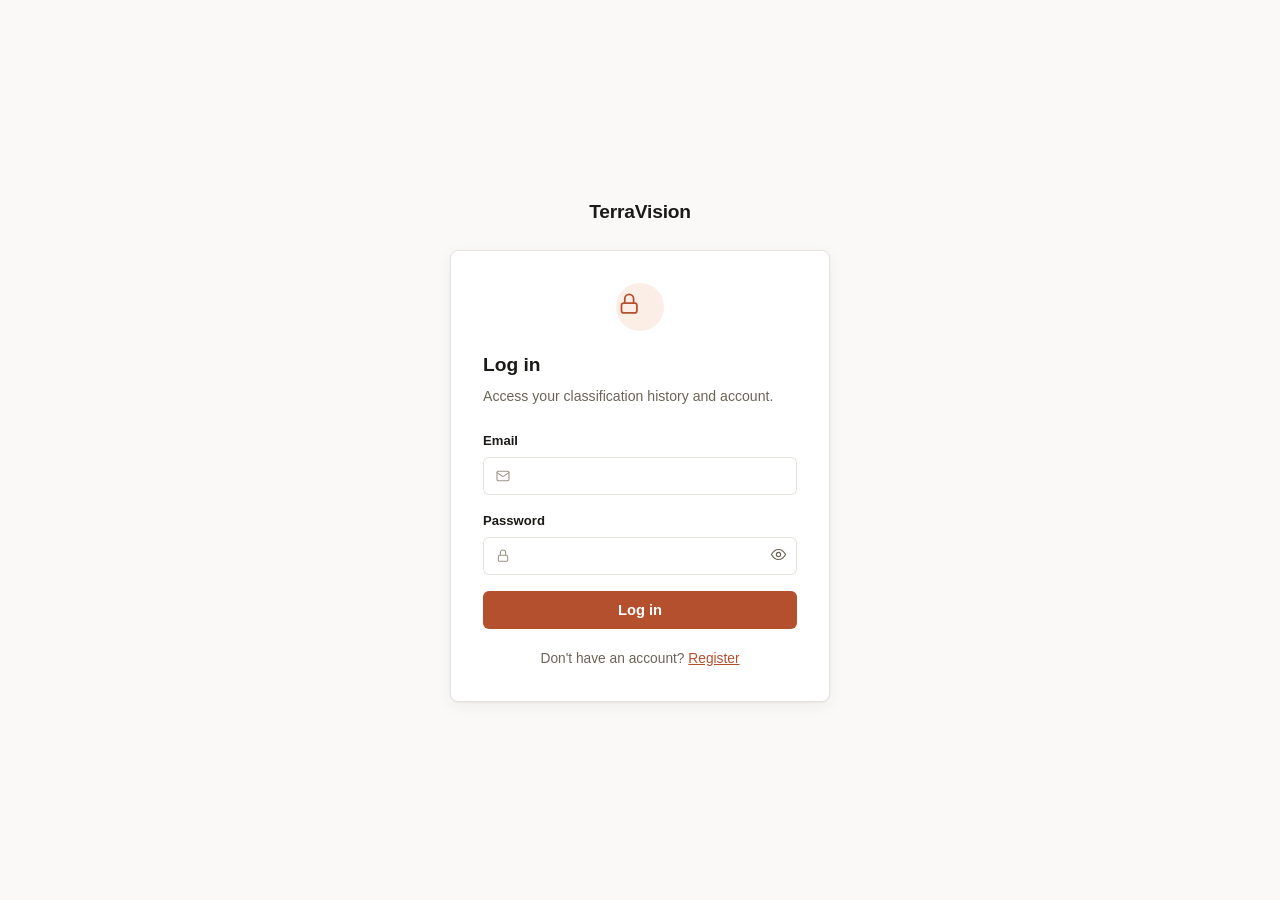
==== backend/src/main/resources/static/about.html @ 844b73f8 "Add auth, history, admin panel, Docker, deployment docs" ====
<!DOCTYPE html>
<html lang="en">
<head>
    <meta charset="UTF-8">
    <meta name="viewport" content="width=device-width, initial-scale=1.0">
    <title>About - TerraVision</title>
    <link rel="stylesheet" href="css/style.css">
</head>
<body>

<div id="topbar"></div>

<div class="page" style="max-width:800px;">
    <div class="page-header">
        <h1>About</h1>
        <p>Land-use and land-cover classification using deep learning and Sentinel-2 satellite imagery.</p>
    </div>

    <div class="content-card">
        <h2>What is this project?</h2>
        <p>TerraVision classifies satellite images into 10 land-use and land-cover categories using a ResNet50
            model trained on the EuroSAT dataset -- 27,000 Sentinel-2 satellite images from across Europe. This
            version is a full rebuild of an earlier Flask prototype into a production-shaped stack: Spring Boot
            for the API, PostgreSQL for prediction history and user accounts, and Deep Java Library for running
            the trained model natively inside the JVM.</p>
    </div>

    <div class="content-card">
        <h2>What is EuroSAT?</h2>
        <p>EuroSAT is a benchmark dataset based on Sentinel-2 satellite imagery covering 10 land-use classes.
            Each image is a 64x64 pixel patch captured at 10-meter resolution. The dataset contains 27,000
            labeled images used to train the classification model.</p>
    </div>

    <div class="content-card">
        <h2>How does the model work?</h2>
        <p>ResNet50 -- a 50-layer deep convolutional neural network pretrained on ImageNet -- was fine-tuned in
            two phases: first training only the final layers, then the entire network. This achieved 97.85% test
            accuracy on the EuroSAT dataset. See the Model Info page for the full architecture, dataset, and
            limitations writeup.</p>
    </div>

    <div class="content-card">
        <h2>Why Spring Boot + DJL instead of Python?</h2>
        <p>The goal of this rebuild was an end-to-end JVM-native system: Java handles the HTTP API, persistence,
            authentication, and -- via Deep Java Library's PyTorch engine -- the model inference itself, loading
            a TorchScript export of the trained model directly into the JVM process. Python's only role is a
            one-time, offline export script; it never runs as part of the live application. The full reasoning
            is in <code>ARCHITECTURE.md</code> in the project repository.</p>
    </div>

    <div class="content-card">
        <h2>Project pipeline</h2>
        <div class="pipeline">
            <div class="pipe-step">EuroSAT dataset<br><small>27,000 images</small></div>
            <div class="pipe-arrow">&rarr;</div>
            <div class="pipe-step">ResNet50 training<br><small>97.85% accuracy</small></div>
            <div class="pipe-arrow">&rarr;</div>
            <div class="pipe-step">TorchScript export<br><small>one-time, offline</small></div>
            <div class="pipe-arrow">&rarr;</div>
            <div class="pipe-step">Spring Boot + DJL<br><small>JVM-native inference</small></div>
        </div>
    </div>
</div>

<footer>TerraVision - Spring Boot + DJL + PostgreSQL, serving a ResNet50 model trained on EuroSAT (Sentinel-2)</footer>

<script src="js/icons.js"></script>
<script src="js/auth.js"></script>
<script src="js/api.js"></script>
<script>
    requireAuth();
    renderNav('about');
</script>
</body>
</html>
---- backend/src/main/resources/static/css/style.css ----
:root {
    --color-bg: #faf9f7;
    --color-surface: #ffffff;
    --color-border: #e5e2dd;
    --color-ink: #1c1a17;
    --color-ink-muted: #6b6558;
    --color-ink-faint: #9c9587;

    --color-accent: #b5502e;
    --color-accent-hover: #96401f;
    --color-accent-bg: #fbeee7;

    --color-error: #ad2b21;
    --color-error-bg: #fceceb;
    --color-success: #1e7a4c;
    --color-success-bg: #e9f5ee;
    --color-warning: #92590f;
    --color-warning-bg: #fbf1de;

    --font-ui: -apple-system, BlinkMacSystemFont, "Segoe UI", Roboto, Helvetica, Arial, sans-serif;
    --font-mono: ui-monospace, SFMono-Regular, Menlo, Consolas, "Liberation Mono", monospace;

    --radius: 8px;
    --shadow-card: 0 1px 2px rgba(28, 26, 23, 0.04), 0 4px 16px rgba(28, 26, 23, 0.05);
}

* {
    margin: 0;
    padding: 0;
    box-sizing: border-box;
}

body {
    font-family: var(--font-ui);
    background: var(--color-bg);
    color: var(--color-ink);
    line-height: 1.5;
}

a {
    color: var(--color-accent);
}

code {
    font-family: var(--font-mono);
    background: var(--color-accent-bg);
    padding: 1px 5px;
    border-radius: 4px;
    font-size: 0.9em;
}

/* Topbar */
#topbar {
    position: sticky;
    top: 0;
    z-index: 100;
    background: var(--color-surface);
    border-bottom: 1px solid var(--color-border);
}

.topbar-inner {
    max-width: 1100px;
    margin: 0 auto;
    padding: 14px 24px;
    display: flex;
    align-items: center;
    gap: 24px;
    flex-wrap: wrap;
}

.brand {
    font-size: 1.05rem;
    font-weight: 700;
    color: var(--color-ink);
    text-decoration: none;
    letter-spacing: -0.01em;
}

.nav-links {
    display: flex;
    gap: 20px;
    flex: 1;
    flex-wrap: wrap;
}

.nav-links a {
    text-decoration: none;
    color: var(--color-ink-muted);
    font-size: 0.9rem;
    font-weight: 500;
    padding-bottom: 3px;
    border-bottom: 2px solid transparent;
}

.nav-links a:hover {
    color: var(--color-ink);
}

.nav-links a.active {
    color: var(--color-ink);
    border-bottom-color: var(--color-accent);
}

.topbar-user {
    display: flex;
    align-items: center;
    gap: 12px;
}

.user-email {
    font-size: 0.85rem;
    color: var(--color-ink-muted);
    font-family: var(--font-mono);
}

.btn-icon {
    display: inline-flex;
    align-items: center;
    justify-content: center;
    width: 32px;
    height: 32px;
    border-radius: 6px;
    border: 1px solid var(--color-border);
    background: var(--color-surface);
    color: var(--color-ink-muted);
    cursor: pointer;
}

.btn-icon svg {
    width: 16px;
    height: 16px;
}

.btn-icon:hover {
    color: var(--color-ink);
    border-color: var(--color-ink-faint);
}

/* Page shell */
.page {
    max-width: 1100px;
    margin: 0 auto;
    padding: 32px 24px 64px;
}

.page-header {
    margin-bottom: 24px;
}

.page-header h1 {
    font-size: 1.4rem;
    font-weight: 700;
    letter-spacing: -0.01em;
}

.page-header p {
    color: var(--color-ink-muted);
    font-size: 0.92rem;
    margin-top: 4px;
}

/* Auth pages */
.auth-shell {
    min-height: 100vh;
    display: flex;
    flex-direction: column;
    align-items: center;
    justify-content: center;
    padding: 24px;
}

.auth-shell .brand {
    margin-bottom: 24px;
    font-size: 1.2rem;
}

.auth-card {
    width: 100%;
    max-width: 380px;
    background: var(--color-surface);
    border: 1px solid var(--color-border);
    border-radius: var(--radius);
    box-shadow: var(--shadow-card);
    padding: 32px;
}

.auth-card h1 {
    font-size: 1.2rem;
    font-weight: 700;
    margin-bottom: 6px;
}

.auth-card .subtitle {
    color: var(--color-ink-muted);
    font-size: 0.88rem;
    margin-bottom: 24px;
}

.auth-card .switch-link {
    margin-top: 20px;
    font-size: 0.86rem;
    color: var(--color-ink-muted);
    text-align: center;
}

.auth-icon-row {
    display: flex;
    justify-content: center;
    margin-bottom: 20px;
}

.auth-icon-row .icon-badge {
    width: 48px;
    height: 48px;
}

.icon-badge {
    display: inline-flex;
    align-items: center;
    justify-content: center;
    border-radius: 50%;
    background: var(--color-accent-bg);
    color: var(--color-accent);
}

.icon-badge.success {
    background: var(--color-success-bg);
    color: var(--color-success);
}

.icon-badge.error {
    background: var(--color-error-bg);
    color: var(--color-error);
}

.icon-badge svg {
    width: 55%;
    height: 55%;
}

/* Forms */
.form-field {
    margin-bottom: 16px;
    display: flex;
    flex-direction: column;
    gap: 6px;
}

.form-field label {
    font-size: 0.82rem;
    font-weight: 600;
    color: var(--color-ink);
}

.form-field input,
.form-field select {
    width: 100%;
    padding: 10px 12px;
    border: 1px solid var(--color-border);
    border-radius: 6px;
    font-size: 0.92rem;
    font-family: var(--font-ui);
    background: var(--color-surface);
    color: var(--color-ink);
    transition: border-color 0.15s, box-shadow 0.15s;
}

.form-field input:hover,
.form-field select:hover {
    border-color: var(--color-ink-faint);
}

.form-field input:focus,
.form-field select:focus {
    outline: none;
    border-color: var(--color-accent);
    box-shadow: 0 0 0 3px var(--color-accent-bg);
}

.form-field.checkbox {
    flex-direction: row;
    align-items: center;
    gap: 8px;
}

/* Inputs with an icon inside them (auth forms: leading icon, optional trailing
   toggle button). Icons are positioned against the input's own box, so they stay
   centered regardless of font-size/line-height changes rather than being centered
   by eye with a fixed top offset. */
.input-icon-wrapper {
    position: relative;
}

.input-icon-wrapper input {
    padding-left: 38px;
}

.input-icon-wrapper.has-toggle input {
    padding-right: 42px;
}

.input-icon-left {
    position: absolute;
    left: 12px;
    top: 50%;
    transform: translateY(-50%);
    display: flex;
    color: var(--color-ink-faint);
    pointer-events: none;
}

.input-icon-left svg {
    width: 16px;
    height: 16px;
}

.input-icon-toggle {
    position: absolute;
    right: 5px;
    top: 50%;
    transform: translateY(-50%);
    display: flex;
    align-items: center;
    justify-content: center;
    width: 28px;
    height: 28px;
    border: none;
    border-radius: 5px;
    background: none;
    color: var(--color-ink-muted);
    cursor: pointer;
    transition: background 0.15s, color 0.15s;
}

.input-icon-toggle svg {
    width: 17px;
    height: 17px;
}

.input-icon-toggle:hover {
    color: var(--color-ink);
    background: var(--color-accent-bg);
}

.input-icon-toggle:focus-visible {
    outline: 2px solid var(--color-accent);
    outline-offset: 1px;
}

.btn-primary {
    display: inline-flex;
    align-items: center;
    justify-content: center;
    gap: 8px;
    width: 100%;
    padding: 11px 16px;
    background: var(--color-accent);
    color: #fff;
    border: none;
    border-radius: 6px;
    font-size: 0.92rem;
    font-weight: 600;
    cursor: pointer;
    transition: background 0.15s;
}

.btn-primary:hover:not(:disabled) {
    background: var(--color-accent-hover);
}

.btn-primary:focus-visible {
    outline: 2px solid var(--color-accent);
    outline-offset: 2px;
}

.btn-primary:disabled {
    opacity: 0.55;
    cursor: not-allowed;
}

.btn-secondary {
    display: inline-flex;
    align-items: center;
    justify-content: center;
    gap: 6px;
    padding: 9px 16px;
    background: var(--color-surface);
    color: var(--color-ink);
    border: 1px solid var(--color-border);
    border-radius: 6px;
    font-size: 0.85rem;
    font-weight: 600;
    cursor: pointer;
    transition: border-color 0.15s, background 0.15s;
}

.btn-secondary:hover {
    border-color: var(--color-ink-faint);
    background: var(--color-bg);
}

.btn-secondary:focus-visible {
    outline: 2px solid var(--color-accent);
    outline-offset: 2px;
}

.btn-link {
    background: none;
    border: none;
    color: var(--color-accent);
    font-size: 0.86rem;
    font-weight: 600;
    cursor: pointer;
    padding: 0;
}

/* Alerts */
.alert {
    display: flex;
    align-items: flex-start;
    gap: 10px;
    padding: 12px 14px;
    border-radius: 6px;
    font-size: 0.86rem;
    margin-bottom: 16px;
    line-height: 1.5;
}

.alert svg {
    width: 18px;
    height: 18px;
    flex-shrink: 0;
    margin-top: 1px;
}

.alert-error {
    background: var(--color-error-bg);
    color: var(--color-error);
}

.alert-success {
    background: var(--color-success-bg);
    color: var(--color-success);
}

.alert-warning {
    background: var(--color-warning-bg);
    color: var(--color-warning);
}

/* Cards */
.card {
    background: var(--color-surface);
    border: 1px solid var(--color-border);
    border-radius: var(--radius);
    box-shadow: var(--shadow-card);
    padding: 24px;
}

/* Upload / Classify */
.upload-box {
    border: 1.5px dashed var(--color-border);
    border-radius: var(--radius);
    padding: 40px 20px;
    text-align: center;
    cursor: pointer;
    min-height: 200px;
    display: flex;
    align-items: center;
    justify-content: center;
    transition: border-color 0.15s, background 0.15s;
}

.upload-box:hover,
.upload-box.drag-over {
    border-color: var(--color-accent);
    background: var(--color-accent-bg);
}

.upload-placeholder svg {
    width: 32px;
    height: 32px;
    color: var(--color-ink-faint);
    margin-bottom: 10px;
}

.upload-placeholder p {
    color: var(--color-ink-muted);
    font-size: 0.9rem;
    margin-bottom: 4px;
}

.upload-hint {
    font-size: 0.78rem;
    color: var(--color-ink-faint);
}

.preview-image {
    max-width: 100%;
    max-height: 280px;
    border-radius: 6px;
    object-fit: contain;
}

.results-card {
    margin-top: 20px;
    border-left: 3px solid var(--color-accent);
}

.results-card.low-confidence {
    border-left-color: var(--color-warning);
}

.result-top {
    display: flex;
    align-items: center;
    gap: 14px;
    margin-bottom: 20px;
}

.result-top h2 {
    font-size: 1.15rem;
    font-weight: 700;
}

.result-top p {
    color: var(--color-ink-muted);
    font-size: 0.86rem;
}

.bar-row {
    display: flex;
    align-items: center;
    gap: 10px;
    margin-bottom: 10px;
}

.bar-label {
    width: 190px;
    font-size: 0.85rem;
    color: var(--color-ink);
    flex-shrink: 0;
}

.bar-track {
    flex: 1;
    background: var(--color-accent-bg);
    border-radius: 20px;
    height: 8px;
    overflow: hidden;
}

.bar-fill {
    height: 100%;
    background: var(--color-accent);
    border-radius: 20px;
}

.bar-pct {
    width: 50px;
    text-align: right;
    font-size: 0.82rem;
    font-weight: 600;
    font-family: var(--font-mono);
    color: var(--color-ink);
}

.result-note {
    margin-top: 16px;
    font-size: 0.78rem;
    color: var(--color-ink-faint);
    font-family: var(--font-mono);
}

/* Class chips */
.class-grid {
    display: flex;
    flex-wrap: wrap;
    gap: 8px;
    margin-top: 12px;
}

.class-chip {
    background: var(--color-surface);
    border: 1px solid var(--color-border);
    color: var(--color-ink-muted);
    padding: 5px 12px;
    border-radius: 20px;
    font-size: 0.8rem;
}

/* Stat cards */
.stats-row {
    display: grid;
    grid-template-columns: repeat(4, 1fr);
    gap: 14px;
    margin-bottom: 20px;
}

@media (max-width: 700px) {
    .stats-row {
        grid-template-columns: repeat(2, 1fr);
    }
}

.stat-card {
    background: var(--color-surface);
    border: 1px solid var(--color-border);
    border-radius: var(--radius);
    padding: 16px 18px;
}

.stat-number {
    display: block;
    font-size: 1.5rem;
    font-weight: 700;
    font-family: var(--font-mono);
    color: var(--color-ink);
}

.stat-label {
    font-size: 0.78rem;
    color: var(--color-ink-muted);
    margin-top: 2px;
}

/* Filters */
.filters-bar {
    display: flex;
    flex-wrap: wrap;
    gap: 12px;
    align-items: flex-end;
    margin-bottom: 20px;
}

.filter-field {
    display: flex;
    flex-direction: column;
    gap: 4px;
    font-size: 0.78rem;
    color: var(--color-ink-muted);
}

.filter-field input,
.filter-field select {
    padding: 8px 10px;
    border: 1px solid var(--color-border);
    border-radius: 6px;
    font-size: 0.85rem;
    font-family: var(--font-ui);
}

.filter-field.checkbox {
    flex-direction: row;
    align-items: center;
    gap: 6px;
}

/* Tables */
.table-card {
    background: var(--color-surface);
    border: 1px solid var(--color-border);
    border-radius: var(--radius);
    overflow-x: auto;
}

table.data-table {
    width: 100%;
    border-collapse: collapse;
    font-size: 0.85rem;
}

.data-table th,
.data-table td {
    text-align: left;
    padding: 11px 16px;
    border-bottom: 1px solid var(--color-border);
    white-space: nowrap;
}

.data-table td.numeric,
.data-table td.mono {
    font-family: var(--font-mono);
}

.data-table th {
    color: var(--color-ink-muted);
    font-weight: 600;
    font-size: 0.76rem;
    text-transform: uppercase;
    letter-spacing: 0.03em;
    background: var(--color-bg);
}

.data-table tbody tr:last-child td {
    border-bottom: none;
}

.badge {
    display: inline-block;
    padding: 2px 10px;
    border-radius: 12px;
    font-size: 0.72rem;
    font-weight: 600;
}

.badge-ok {
    background: var(--color-success-bg);
    color: var(--color-success);
}

.badge-low {
    background: var(--color-warning-bg);
    color: var(--color-warning);
}

.badge-admin {
    background: var(--color-accent-bg);
    color: var(--color-accent);
}

/* Pagination */
.pagination {
    display: flex;
    justify-content: center;
    align-items: center;
    gap: 12px;
    padding: 16px;
    font-size: 0.84rem;
    color: var(--color-ink-muted);
}

.pagination button {
    display: inline-flex;
    align-items: center;
    justify-content: center;
    width: 30px;
    height: 30px;
    border: 1px solid var(--color-border);
    background: var(--color-surface);
    border-radius: 6px;
    cursor: pointer;
    color: var(--color-ink);
}

.pagination button svg {
    width: 15px;
    height: 15px;
}

.pagination button:disabled {
    color: var(--color-ink-faint);
    cursor: not-allowed;
}

/* Empty / loading states */
.empty-state {
    text-align: center;
    padding: 48px 20px;
    color: var(--color-ink-muted);
}

.empty-state svg {
    width: 32px;
    height: 32px;
    color: var(--color-ink-faint);
    margin-bottom: 10px;
}

.empty-state .empty-title {
    font-weight: 600;
    color: var(--color-ink);
    margin-bottom: 4px;
    font-size: 0.92rem;
}

.empty-state .empty-hint {
    font-size: 0.84rem;
}

.loading-state {
    text-align: center;
    padding: 32px;
    color: var(--color-ink-muted);
    font-size: 0.88rem;
}

/* Model info / about */
.content-card {
    background: var(--color-surface);
    border: 1px solid var(--color-border);
    border-radius: var(--radius);
    padding: 24px;
    margin-bottom: 18px;
}

.content-card h2 {
    font-size: 1.02rem;
    font-weight: 700;
    margin-bottom: 10px;
}

.content-card p {
    color: var(--color-ink-muted);
    font-size: 0.9rem;
    line-height: 1.7;
}

.content-card p + p {
    margin-top: 10px;
}

.limitation-box {
    background: var(--color-warning-bg);
    border-radius: 6px;
    padding: 16px 18px;
    color: var(--color-warning);
    font-size: 0.88rem;
    line-height: 1.7;
}

.limitation-box p + p {
    margin-top: 10px;
}

.arch-image {
    max-width: 100%;
    border-radius: 6px;
    margin-top: 12px;
    border: 1px solid var(--color-border);
}

.pipeline {
    display: flex;
    align-items: center;
    flex-wrap: wrap;
    gap: 8px;
    margin-top: 14px;
}

.pipe-step {
    background: var(--color-bg);
    border: 1px solid var(--color-border);
    border-radius: 8px;
    padding: 12px 16px;
    text-align: center;
    font-size: 0.82rem;
    color: var(--color-ink);
    font-weight: 600;
    line-height: 1.5;
}

.pipe-step small {
    font-weight: 400;
    color: var(--color-ink-muted);
}

.pipe-arrow {
    color: var(--color-ink-faint);
}

/* Charts */
.dashboard-charts {
    display: grid;
    grid-template-columns: 1fr 1fr;
    gap: 16px;
    margin-bottom: 20px;
}

@media (max-width: 700px) {
    .dashboard-charts {
        grid-template-columns: 1fr;
    }
}

.chart-card h3 {
    font-size: 0.9rem;
    font-weight: 700;
    margin-bottom: 14px;
}

/* Footer */
footer {
    text-align: center;
    padding: 24px;
    color: var(--color-ink-faint);
    font-size: 0.78rem;
}
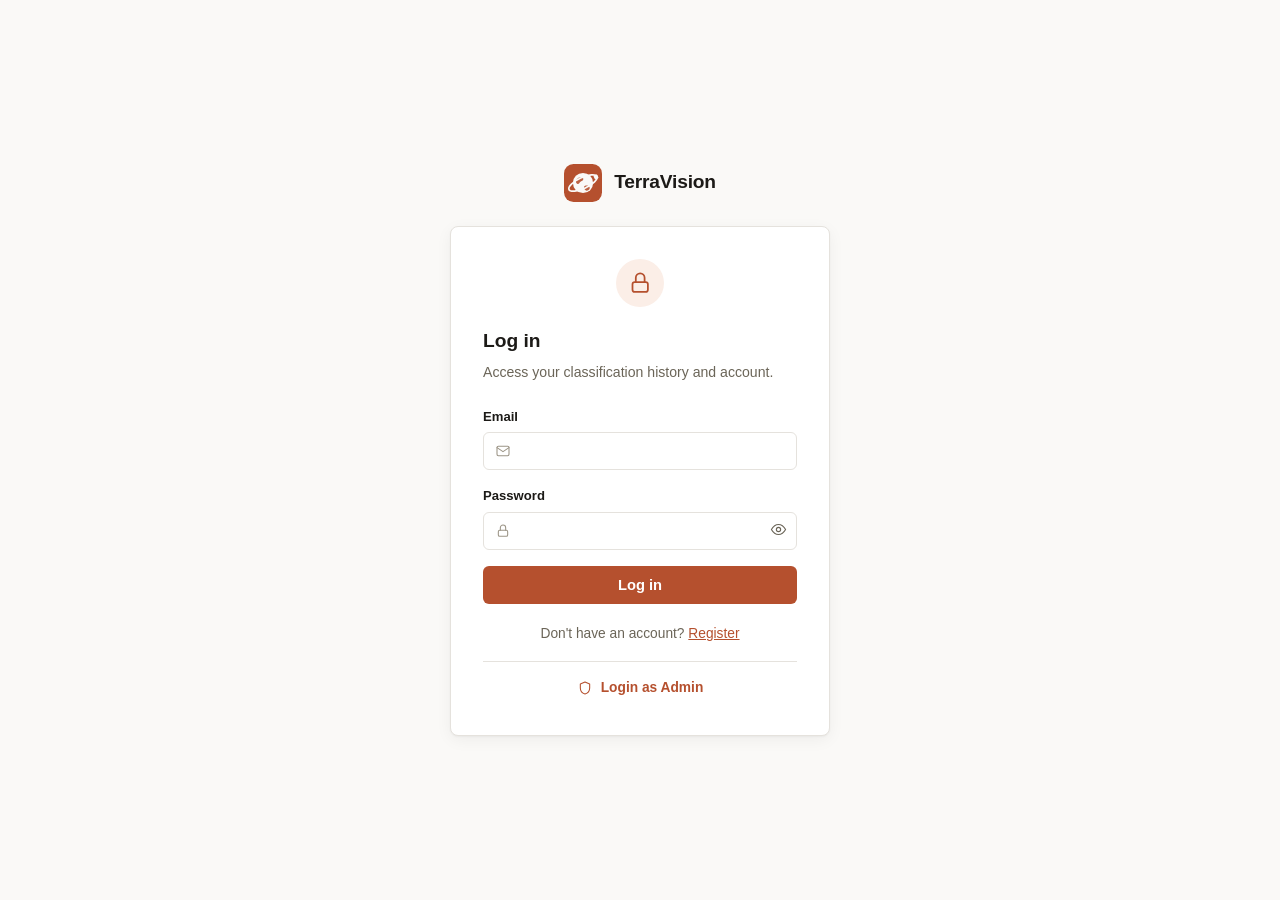
==== commit 6472c28f: "Single top prediction, navbar redesign, auth hardening, Pune map page - Return and display only the " ====
--- a/backend/src/main/resources/static/about.html
+++ b/backend/src/main/resources/static/about.html
@@ -4,6 +4,7 @@
     <meta charset="UTF-8">
     <meta name="viewport" content="width=device-width, initial-scale=1.0">
     <title>About - TerraVision</title>
+    <link rel="icon" type="image/svg+xml" href="favicon.svg">
     <link rel="stylesheet" href="css/style.css">
 </head>
 <body>
@@ -69,8 +70,7 @@
 <script src="js/auth.js"></script>
 <script src="js/api.js"></script>
 <script>
-    requireAuth();
-    renderNav('about');
+    initProtectedPage('about');
 </script>
 </body>
 </html>
--- a/backend/src/main/resources/static/css/style.css
+++ b/backend/src/main/resources/static/css/style.css
@@ -58,17 +58,19 @@
     border-bottom: 1px solid var(--color-border);
 }
 
+/* Full width on purpose: brand hugs the left edge, user menu the right edge,
+   independent of the 1100px content column below. */
 .topbar-inner {
-    max-width: 1100px;
-    margin: 0 auto;
-    padding: 14px 24px;
-    display: flex;
-    align-items: center;
-    gap: 24px;
-    flex-wrap: wrap;
+    padding: 10px 24px;
+    display: flex;
+    align-items: center;
+    gap: 28px;
 }
 
 .brand {
+    display: inline-flex;
+    align-items: center;
+    gap: 10px;
     font-size: 1.05rem;
     font-weight: 700;
     color: var(--color-ink);
@@ -76,11 +78,23 @@
     letter-spacing: -0.01em;
 }
 
+.brand-logo {
+    display: inline-flex;
+    width: 30px;
+    height: 30px;
+    color: var(--color-accent);
+    flex-shrink: 0;
+}
+
+.brand-logo svg {
+    width: 100%;
+    height: 100%;
+}
+
 .nav-links {
     display: flex;
-    gap: 20px;
+    gap: 22px;
     flex: 1;
-    flex-wrap: wrap;
 }
 
 .nav-links a {
@@ -88,8 +102,9 @@
     color: var(--color-ink-muted);
     font-size: 0.9rem;
     font-weight: 500;
-    padding-bottom: 3px;
+    padding: 6px 0 4px;
     border-bottom: 2px solid transparent;
+    white-space: nowrap;
 }
 
 .nav-links a:hover {
@@ -101,39 +116,239 @@
     border-bottom-color: var(--color-accent);
 }
 
-.topbar-user {
-    display: flex;
-    align-items: center;
-    gap: 12px;
+.nav-toggle {
+    display: none;
+    margin-left: auto;
+    width: 36px;
+    height: 36px;
+    align-items: center;
+    justify-content: center;
+    border: 1px solid var(--color-border);
+    border-radius: 8px;
+    background: var(--color-surface);
+    color: var(--color-ink-muted);
+    cursor: pointer;
+}
+
+.nav-toggle svg {
+    width: 18px;
+    height: 18px;
+}
+
+/* User menu */
+.user-menu {
+    position: relative;
+    margin-left: auto;
+}
+
+.nav-links + .user-menu {
+    margin-left: 0;
+}
+
+.user-trigger {
+    display: inline-flex;
+    align-items: center;
+    gap: 10px;
+    max-width: 280px;
+    padding: 4px 10px 4px 4px;
+    border: 1px solid var(--color-border);
+    border-radius: 999px;
+    background: var(--color-surface);
+    color: var(--color-ink);
+    font: inherit;
+    cursor: pointer;
+    transition: border-color 0.15s, background 0.15s;
+}
+
+.user-trigger:hover,
+.user-trigger[aria-expanded="true"] {
+    border-color: var(--color-ink-faint);
+    background: var(--color-bg);
+}
+
+.user-trigger:focus-visible,
+.nav-toggle:focus-visible,
+.user-dropdown-item:focus-visible {
+    outline: 2px solid var(--color-accent);
+    outline-offset: 2px;
+}
+
+.avatar {
+    display: inline-flex;
+    align-items: center;
+    justify-content: center;
+    width: 28px;
+    height: 28px;
+    border-radius: 50%;
+    background: var(--color-accent);
+    color: #fff;
+    font-size: 0.8rem;
+    font-weight: 700;
+    flex-shrink: 0;
+}
+
+.avatar-lg {
+    width: 38px;
+    height: 38px;
+    font-size: 1rem;
 }
 
 .user-email {
     font-size: 0.85rem;
-    color: var(--color-ink-muted);
-    font-family: var(--font-mono);
-}
-
-.btn-icon {
-    display: inline-flex;
-    align-items: center;
-    justify-content: center;
-    width: 32px;
-    height: 32px;
+    color: var(--color-ink);
+    overflow: hidden;
+    text-overflow: ellipsis;
+    white-space: nowrap;
+    min-width: 0;
+}
+
+.user-trigger-badge {
+    flex-shrink: 0;
+}
+
+.user-chevron {
+    display: inline-flex;
+    width: 14px;
+    height: 14px;
+    color: var(--color-ink-faint);
+    flex-shrink: 0;
+}
+
+.user-chevron svg {
+    width: 100%;
+    height: 100%;
+}
+
+.user-dropdown {
+    position: absolute;
+    right: 0;
+    top: calc(100% + 8px);
+    width: 260px;
+    background: var(--color-surface);
+    border: 1px solid var(--color-border);
+    border-radius: var(--radius);
+    box-shadow: 0 8px 28px rgba(28, 26, 23, 0.14);
+    padding: 6px;
+}
+
+.user-dropdown[hidden] {
+    display: none;
+}
+
+.user-dropdown-head {
+    display: flex;
+    align-items: center;
+    gap: 12px;
+    padding: 10px;
+    border-bottom: 1px solid var(--color-border);
+    margin-bottom: 6px;
+}
+
+.user-dropdown-id {
+    display: flex;
+    flex-direction: column;
+    align-items: flex-start;
+    gap: 4px;
+    min-width: 0;
+}
+
+.user-dropdown-email {
+    max-width: 100%;
+    font-size: 0.85rem;
+    font-weight: 600;
+    overflow: hidden;
+    text-overflow: ellipsis;
+    white-space: nowrap;
+}
+
+.user-dropdown-item {
+    display: flex;
+    align-items: center;
+    gap: 10px;
+    width: 100%;
+    padding: 9px 10px;
+    border: none;
     border-radius: 6px;
-    border: 1px solid var(--color-border);
-    background: var(--color-surface);
-    color: var(--color-ink-muted);
+    background: none;
+    color: var(--color-ink);
+    font: inherit;
+    font-size: 0.88rem;
+    font-weight: 500;
+    text-align: left;
     cursor: pointer;
 }
 
-.btn-icon svg {
+.user-dropdown-item:hover {
+    background: var(--color-accent-bg);
+    color: var(--color-accent-hover);
+}
+
+.user-dropdown-icon {
+    display: inline-flex;
     width: 16px;
     height: 16px;
 }
 
-.btn-icon:hover {
-    color: var(--color-ink);
-    border-color: var(--color-ink-faint);
+.user-dropdown-icon svg {
+    width: 100%;
+    height: 100%;
+}
+
+@media (max-width: 860px) {
+    .topbar-inner {
+        flex-wrap: wrap;
+        gap: 12px;
+        padding: 10px 16px;
+    }
+
+    .nav-toggle {
+        display: inline-flex;
+    }
+
+    .nav-links {
+        display: none;
+        order: 5;
+        flex: 1 0 100%;
+        flex-direction: column;
+        gap: 0;
+        padding-top: 6px;
+        border-top: 1px solid var(--color-border);
+    }
+
+    #topbar.nav-open .nav-links {
+        display: flex;
+    }
+
+    .nav-links a {
+        padding: 11px 4px;
+        border-bottom: none;
+        border-left: 2px solid transparent;
+        padding-left: 10px;
+    }
+
+    .nav-links a.active {
+        border-left-color: var(--color-accent);
+    }
+
+    .user-menu,
+    .nav-links + .user-menu {
+        margin-left: 0;
+    }
+}
+
+@media (max-width: 560px) {
+    .user-email,
+    .user-trigger-badge {
+        display: none;
+    }
+
+    .user-trigger {
+        padding-right: 8px;
+    }
+
+    .brand-name {
+        font-size: 1rem;
+    }
 }
 
 /* Page shell */
@@ -233,9 +448,24 @@
     color: var(--color-error);
 }
 
-.icon-badge svg {
+.icon-badge > svg {
     width: 55%;
     height: 55%;
+}
+
+/* Pages inject the icon into an inner span; size and center that span itself, or
+   the SVG sits at the span's auto width and drifts off-center. */
+.icon-badge > span {
+    display: inline-flex;
+    align-items: center;
+    justify-content: center;
+    width: 55%;
+    height: 55%;
+}
+
+.icon-badge > span svg {
+    width: 100%;
+    height: 100%;
 }
 
 /* Forms */
@@ -886,3 +1116,169 @@
     color: var(--color-ink-faint);
     font-size: 0.78rem;
 }
+
+/* Pune map page */
+.map-stats {
+    display: flex;
+    flex-wrap: wrap;
+    gap: 24px;
+    justify-content: space-around;
+    text-align: center;
+}
+
+.map-stats strong {
+    display: block;
+    font-size: 1.4rem;
+    color: var(--color-accent);
+}
+
+.map-stats span {
+    font-size: 0.8rem;
+    color: var(--color-ink-muted);
+}
+
+.map-iframe {
+    display: block;
+    width: 100%;
+    height: 600px;
+    border: 1px solid var(--color-border);
+    border-radius: var(--radius);
+    box-shadow: var(--shadow-card);
+    margin-bottom: 20px;
+}
+
+.legend-grid {
+    display: flex;
+    flex-wrap: wrap;
+    gap: 12px 20px;
+}
+
+.legend-item {
+    display: flex;
+    align-items: center;
+    gap: 8px;
+    font-size: 0.9rem;
+    color: var(--color-ink-muted);
+}
+
+.legend-item span {
+    width: 16px;
+    height: 16px;
+    border-radius: 3px;
+    flex-shrink: 0;
+}
+
+/* Role switch on the login pages */
+.role-switch {
+    margin-top: 16px;
+    padding-top: 16px;
+    border-top: 1px solid var(--color-border);
+    text-align: center;
+}
+
+.role-switch-link {
+    display: inline-flex;
+    align-items: center;
+    gap: 8px;
+    font-size: 0.86rem;
+    font-weight: 600;
+    color: var(--color-accent);
+    text-decoration: none;
+}
+
+.role-switch-link:hover {
+    color: var(--color-accent-hover);
+    text-decoration: underline;
+}
+
+.role-switch-icon {
+    display: inline-flex;
+    width: 16px;
+    height: 16px;
+}
+
+/* Result card: single top prediction */
+.result-top {
+    justify-content: space-between;
+    align-items: flex-start;
+    margin-bottom: 14px;
+}
+
+.result-eyebrow {
+    display: block;
+    font-size: 0.72rem;
+    font-weight: 600;
+    text-transform: uppercase;
+    letter-spacing: 0.04em;
+    color: var(--color-ink-faint);
+    margin-bottom: 4px;
+}
+
+.result-top h2 {
+    font-size: 1.4rem;
+    letter-spacing: -0.01em;
+}
+
+.result-score {
+    text-align: right;
+    flex-shrink: 0;
+}
+
+.result-pct {
+    display: block;
+    font-size: 2rem;
+    font-weight: 700;
+    line-height: 1;
+    color: var(--color-accent);
+    letter-spacing: -0.02em;
+}
+
+.result-pct-label {
+    font-size: 0.72rem;
+    color: var(--color-ink-muted);
+}
+
+.results-card.low-confidence .result-pct {
+    color: var(--color-warning);
+}
+
+.results-card.low-confidence .bar-fill {
+    background: var(--color-warning);
+}
+
+.result-bar {
+    height: 10px;
+}
+
+.result-actions {
+    margin-top: 20px;
+    padding-top: 16px;
+    border-top: 1px solid var(--color-border);
+}
+
+.btn-icon-inline {
+    display: inline-flex;
+    width: 16px;
+    height: 16px;
+}
+
+.btn-icon-inline svg {
+    width: 100%;
+    height: 100%;
+}
+
+.badge-user {
+    background: var(--color-bg);
+    color: var(--color-ink-muted);
+    border: 1px solid var(--color-border);
+}
+
+/* Brand on the standalone auth pages: a bit larger than in the navbar */
+.auth-shell .brand {
+    gap: 12px;
+}
+
+.auth-shell .brand-logo {
+    width: 38px;
+    height: 38px;
+}
